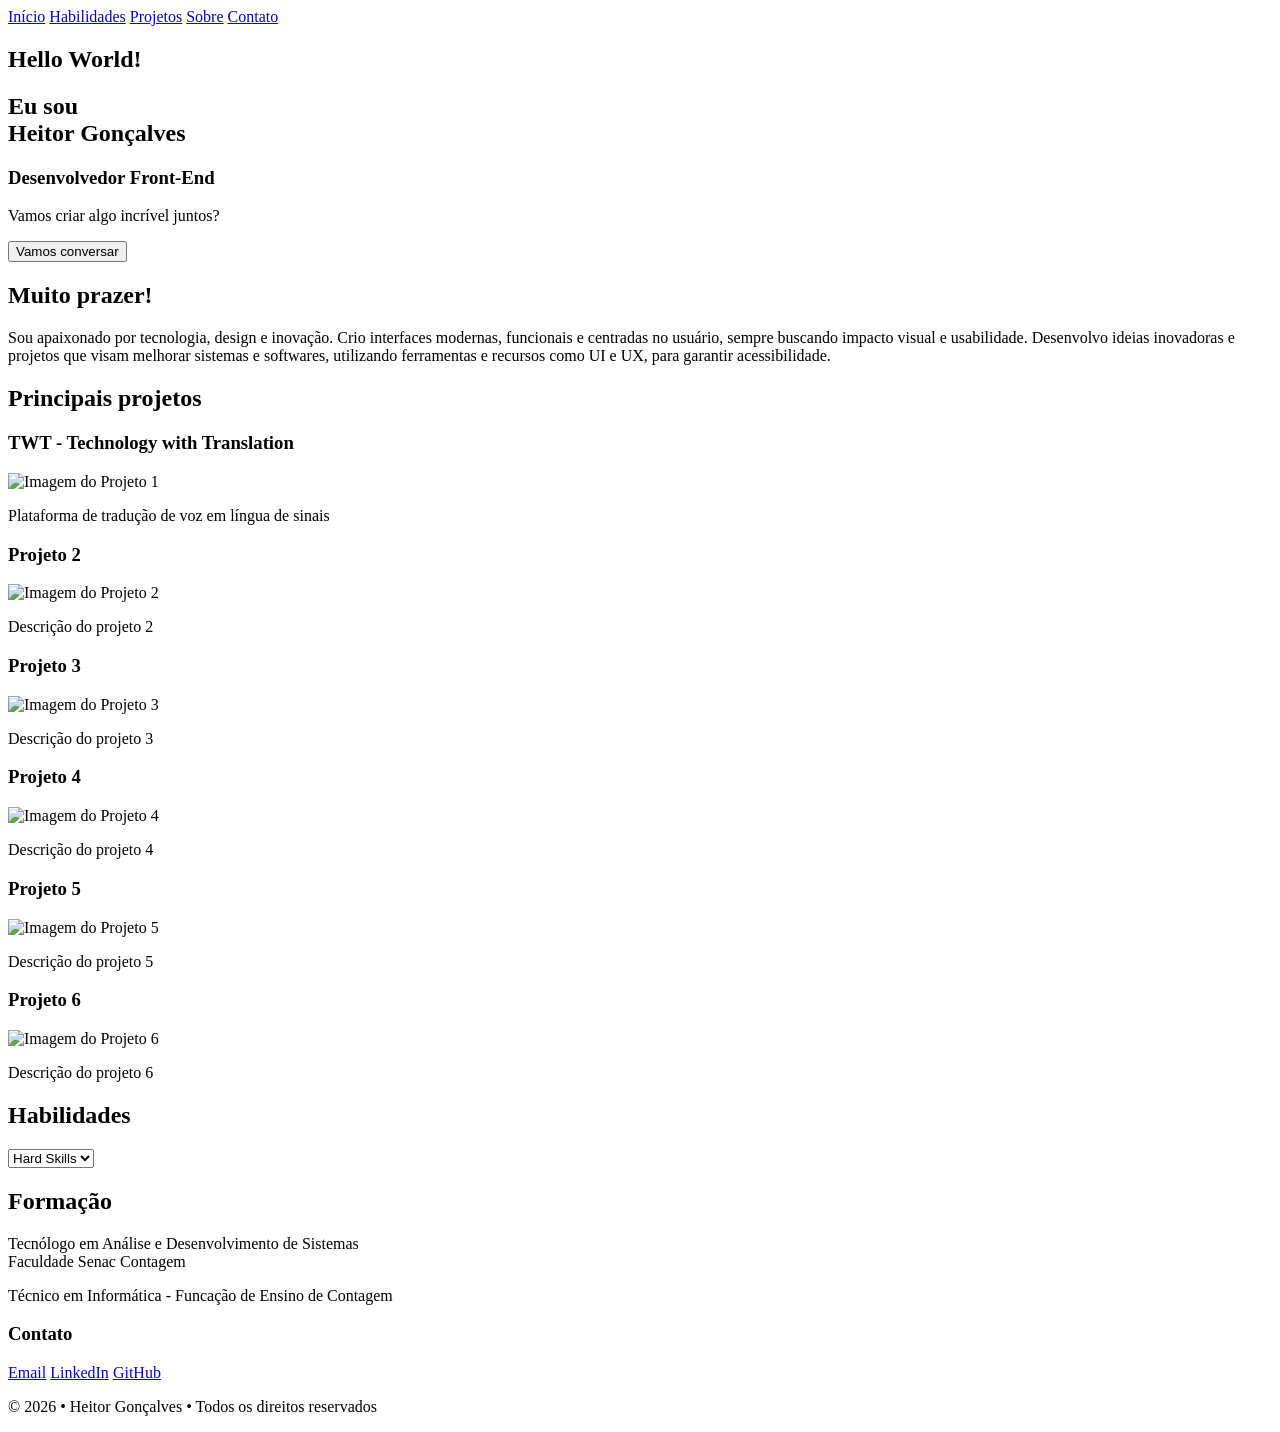
==== index.html @ 6cea4370 "estrutura inicial do portfólio em HTML, com sintaxe incompleta" ====
<!DOCTYPE html>
<html lang="pt-BR">

<head>
  <meta charset="UTF-8">
  <meta name="viewport" content="width=device-width, initial-scale=1.0">
  <title>Portifólio - Heitor Gonçalves</title>
  <link rel="stylesheet" href="index.css">
</head>

<body>
  <!-- CABEÇALHO -->
  <header class="header">
    <nav>
      <a href="#inicio">Início</a>
      <a href="#habilidades">Habilidades</a>
      <a href="#projetos">Projetos</a>
      <a href="#sobre">Sobre</a>
      <a href="#contato">Contato</a>
    </nav>
  </header>
  <div class="hero">
    <!-- APRESENTAÇÃO -->
    <h2>Hello World!</h2>
    <h2>Eu sou<br>Heitor Gonçalves</h2>

    <!-- PROFISSÃO -->
    <h3>Desenvolvedor Front-End</h3>

    <p>Vamos criar algo incrível juntos?</p>
    <button class="btn-hero">Vamos conversar</button>
  </div>

  <!-- SOBRE -->
  <h2>Muito prazer!</h2>
  <p>Sou apaixonado por tecnologia, design e inovação. Crio interfaces modernas,
    funcionais e centradas no usuário, sempre buscando impacto visual e usabilidade.
    Desenvolvo ideias inovadoras e projetos que visam melhorar sistemas e softwares, utilizando
    ferramentas e recursos como UI e UX, para garantir acessibilidade.
  </p>

  <!-- PROJETOS -->
  <h2>Principais projetos</h2>
  <div class="projetos">
    <div class="projeto">
      <h3>TWT - Technology with Translation</h3>
      <img src="./assets/img/" alt="Imagem do Projeto 1">
      <p>Plataforma de tradução de voz em língua de sinais</p>
    </div>
    <div class="projeto">
      <h3>Projeto 2</h3>
      <img src="./assets/img/" alt="Imagem do Projeto 2">
      <p>Descrição do projeto 2</p>
    </div>
    <div class="projeto">
      <h3>Projeto 3</h3>
      <img src="./assets/img/" alt="Imagem do Projeto 3">
      <p>Descrição do projeto 3</p>
    </div>
    <div class="projeto">
      <h3>Projeto 4</h3>
      <img src="./assets/img/" alt="Imagem do Projeto 4">
      <p>Descrição do projeto 4</p>
    </div>
    <div class="projeto">
      <h3>Projeto 5</h3>
      <img src="./assets/img/" alt="Imagem do Projeto 5">
      <p>Descrição do projeto 5</p>
    </div>
    <div class="projeto">
      <h3>Projeto 6</h3>
      <img src="./assets/img/" alt="Imagem do Projeto 6">
      <p>Descrição do projeto 6</p>
    </div>
  </div>

  <!-- HABILIDADES -->
  <h2>Habilidades</h2>
  <select>
    <option>Hard Skills</option>
    <ul>
      <li>Design Gráfico</li>
      <li>HTML</li>
      <li>CSS</li>
      <li>JS</li>
      <li>Power BI</li>
    </ul>
    <option>Soft Skills</option>
    <ul>
      <li>Criatividade</li>
      <li>Organização</li>
      <li>Proatividade</li>
      <li>Comunicação</li>
    </ul>
  </select>

  <!-- FORMAÇÃO -->
  <h2>Formação</h2>
  <p>Tecnólogo em Análise e Desenvolvimento de Sistemas<br>Faculdade Senac Contagem</p>
  <p>Técnico em Informática - Funcação de Ensino de Contagem </p>

  <!-- CONTATO -->
  <h3>Contato</h3>
  <a href="mailto:ag.heitor21@gmail.com">Email</a>
  <a href="https://www.linkedin.com/in/heitor-augusto-goncalves/" target="_blank">LinkedIn</a>
  <a href="https://github.com/Heitor21-dev" target="_blank">GitHub</a>

  <footer class="footer">
    <p>© 2026 • Heitor Gonçalves • Todos os direitos reservados</p>
  </footer>

</body>

</html>
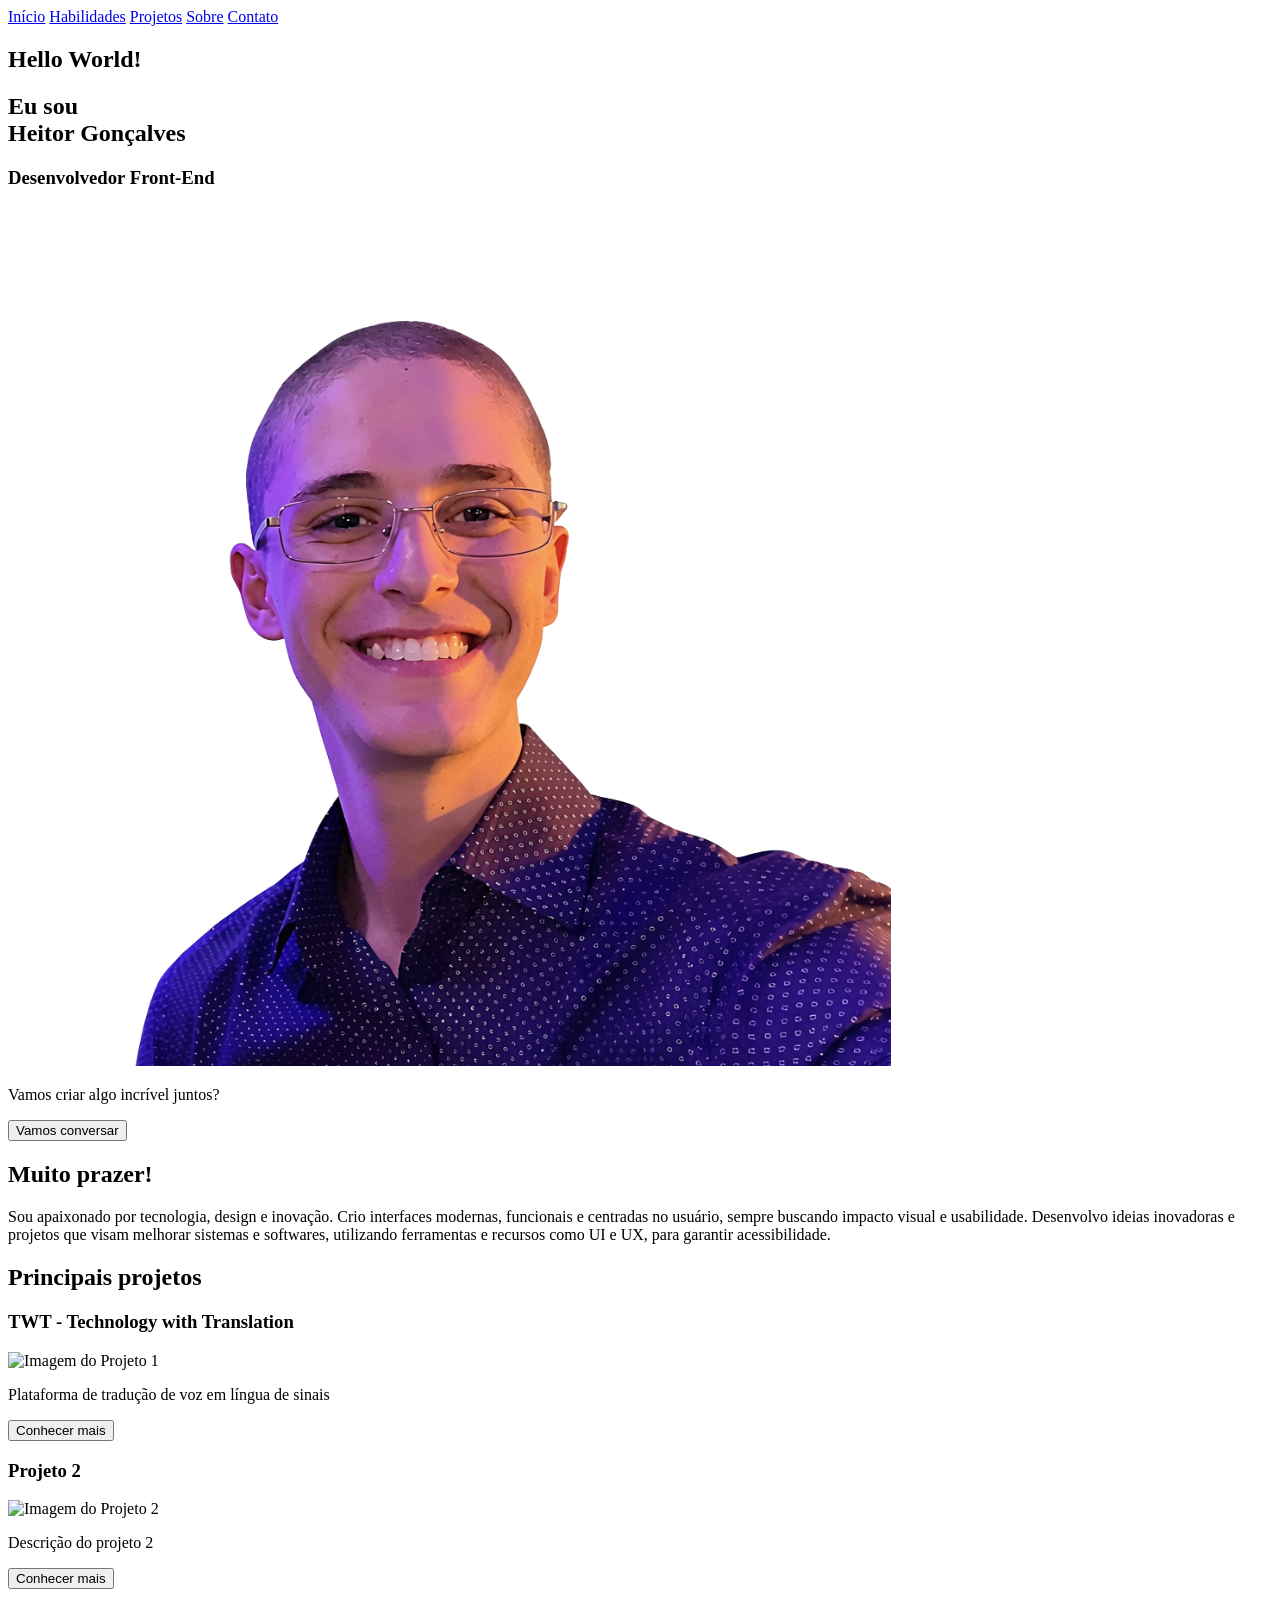
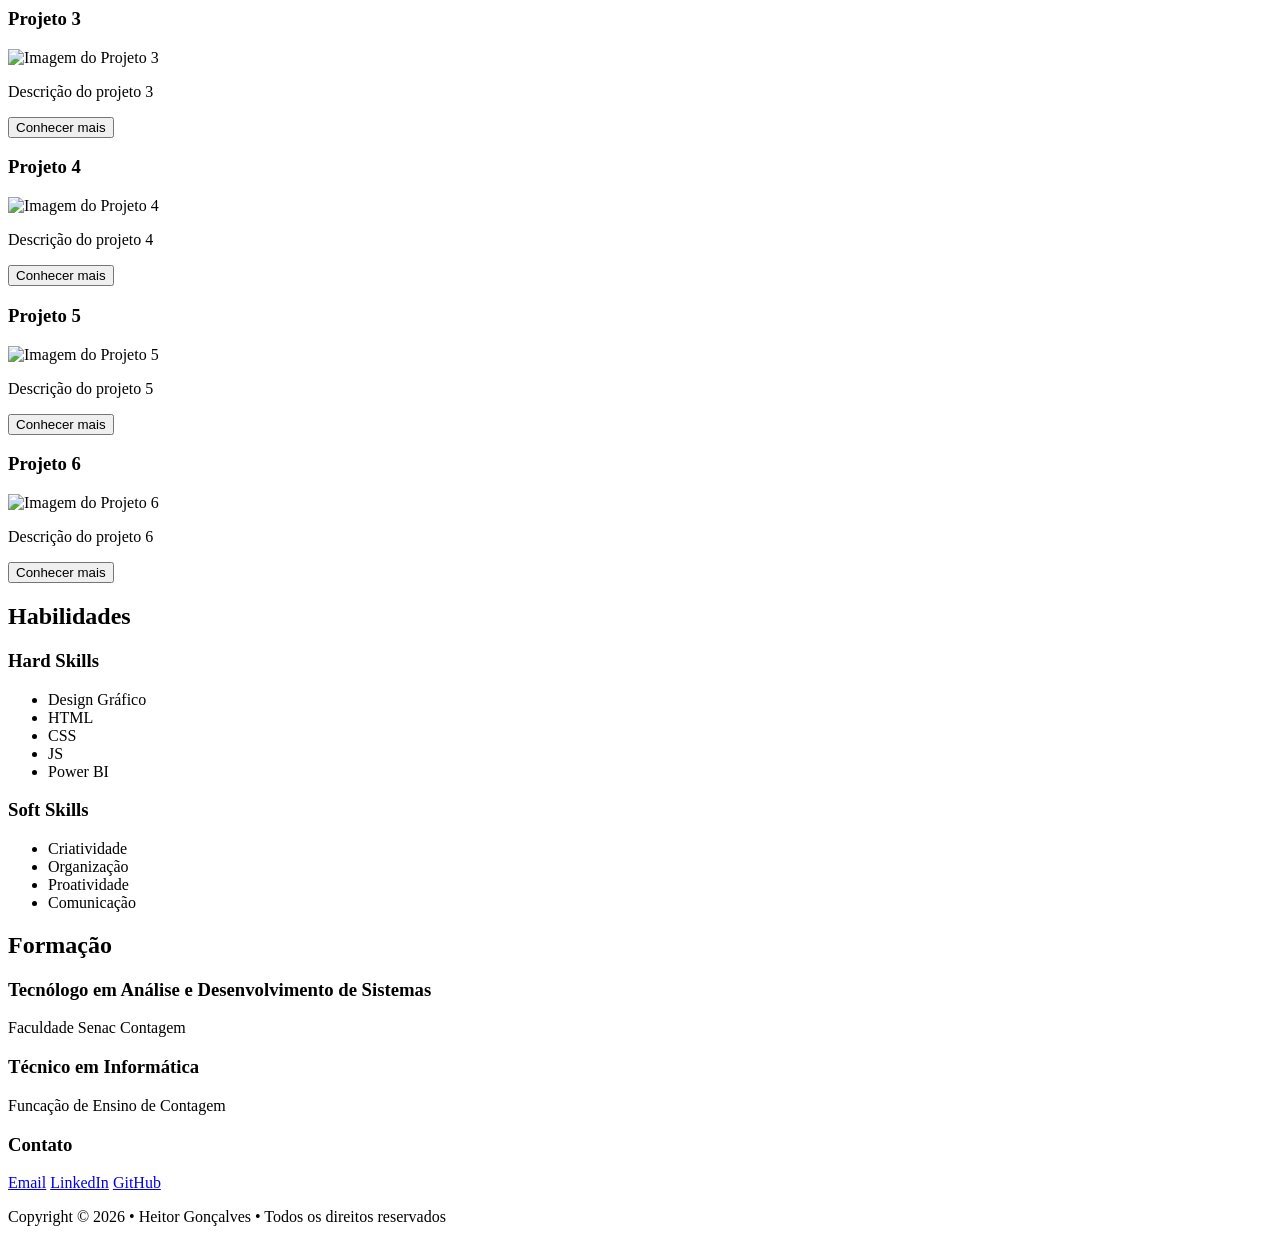
==== commit 3a6a6dcd: "aplicação de tag semântica e botoes com links" ====
--- a/index.html
+++ b/index.html
@@ -19,65 +19,90 @@
       <a href="#contato">Contato</a>
     </nav>
   </header>
-  <div class="hero">
+  <section class="inicio" id="inicio">
     <!-- APRESENTAÇÃO -->
     <h2>Hello World!</h2>
-    <h2>Eu sou<br>Heitor Gonçalves</h2>
+    <h1>Eu sou<br>Heitor Gonçalves</h1>
 
     <!-- PROFISSÃO -->
     <h3>Desenvolvedor Front-End</h3>
+    <img src="./assets/img/foto.png" alt="Foto do Heitor Gonçalves">
 
     <p>Vamos criar algo incrível juntos?</p>
-    <button class="btn-hero">Vamos conversar</button>
-  </div>
+    <a href="https://wa.me/5531991757882" target="_blank">
+      <button class="btn-inicio">Vamos conversar</button>
+    </a>
+  </section>
 
-  <!-- SOBRE -->
-  <h2>Muito prazer!</h2>
-  <p>Sou apaixonado por tecnologia, design e inovação. Crio interfaces modernas,
-    funcionais e centradas no usuário, sempre buscando impacto visual e usabilidade.
-    Desenvolvo ideias inovadoras e projetos que visam melhorar sistemas e softwares, utilizando
-    ferramentas e recursos como UI e UX, para garantir acessibilidade.
-  </p>
+  <section class="sobre" id="sobre">
+    <!-- SOBRE -->
+    <h2>Muito prazer!</h2>
+    <p>Sou apaixonado por tecnologia, design e inovação. Crio interfaces modernas,
+      funcionais e centradas no usuário, sempre buscando impacto visual e usabilidade.
+      Desenvolvo ideias inovadoras e projetos que visam melhorar sistemas e softwares, utilizando
+      ferramentas e recursos como UI e UX, para garantir acessibilidade.
+    </p>
+  </section>
 
-  <!-- PROJETOS -->
-  <h2>Principais projetos</h2>
-  <div class="projetos">
-    <div class="projeto">
-      <h3>TWT - Technology with Translation</h3>
-      <img src="./assets/img/" alt="Imagem do Projeto 1">
-      <p>Plataforma de tradução de voz em língua de sinais</p>
+  <section class="projetos" id="projetos">
+    <!-- PROJETOS -->
+    <h2>Principais projetos</h2>
+    <div class="projetos">
+      <div class="projeto">
+        <h3>TWT - Technology with Translation</h3>
+        <img src="./assets/img/" alt="Imagem do Projeto 1">
+        <p>Plataforma de tradução de voz em língua de sinais</p>
+        <a href="https://github.com/Heitor21-dev" target="_blank">
+          <button class="btn-inicio">Conhecer mais</button>
+        </a>
+      </div>
+      <div class="projeto">
+        <h3>Projeto 2</h3>
+        <img src="./assets/img/" alt="Imagem do Projeto 2">
+        <p>Descrição do projeto 2</p>
+        <a href="https://github.com/Heitor21-dev" target="_blank">
+          <button class="btn-inicio">Conhecer mais</button>
+        </a>
+      </div>
+      <div class="projeto">
+        <h3>Projeto 3</h3>
+        <img src="./assets/img/" alt="Imagem do Projeto 3">
+        <p>Descrição do projeto 3</p>
+        <a href="https://github.com/Heitor21-dev" target="_blank">
+          <button class="btn-inicio">Conhecer mais</button>
+        </a>
+      </div>
+      <div class="projeto">
+        <h3>Projeto 4</h3>
+        <img src="./assets/img/" alt="Imagem do Projeto 4">
+        <p>Descrição do projeto 4</p>
+        <a href="https://github.com/Heitor21-dev" target="_blank">
+          <button class="btn-inicio">Conhecer mais</button>
+        </a>
+      </div>
+      <div class="projeto">
+        <h3>Projeto 5</h3>
+        <img src="./assets/img/" alt="Imagem do Projeto 5">
+        <p>Descrição do projeto 5</p>
+        <a href="https://github.com/Heitor21-dev" target="_blank">
+          <button class="btn-inicio">Conhecer mais</button>
+        </a>
+      </div>
+      <div class="projeto">
+        <h3>Projeto 6</h3>
+        <img src="./assets/img/" alt="Imagem do Projeto 6">
+        <p>Descrição do projeto 6</p>
+        <a href="https://github.com/Heitor21-dev" target="_blank">
+          <button class="btn-inicio">Conhecer mais</button>
+        </a>
+      </div>
     </div>
-    <div class="projeto">
-      <h3>Projeto 2</h3>
-      <img src="./assets/img/" alt="Imagem do Projeto 2">
-      <p>Descrição do projeto 2</p>
-    </div>
-    <div class="projeto">
-      <h3>Projeto 3</h3>
-      <img src="./assets/img/" alt="Imagem do Projeto 3">
-      <p>Descrição do projeto 3</p>
-    </div>
-    <div class="projeto">
-      <h3>Projeto 4</h3>
-      <img src="./assets/img/" alt="Imagem do Projeto 4">
-      <p>Descrição do projeto 4</p>
-    </div>
-    <div class="projeto">
-      <h3>Projeto 5</h3>
-      <img src="./assets/img/" alt="Imagem do Projeto 5">
-      <p>Descrição do projeto 5</p>
-    </div>
-    <div class="projeto">
-      <h3>Projeto 6</h3>
-      <img src="./assets/img/" alt="Imagem do Projeto 6">
-      <p>Descrição do projeto 6</p>
-    </div>
-  </div>
+  </section>
 
-  <!-- HABILIDADES -->
-  <h2>Habilidades</h2>
-  <select>
-    <option>Hard Skills</option>
+  <section class="habilidades" id="habilidades">
+    <!-- HABILIDADES -->
+    <h2>Habilidades</h2>
+    <h3>Hard Skills</h3>
     <ul>
       <li>Design Gráfico</li>
       <li>HTML</li>
@@ -85,28 +110,34 @@
       <li>JS</li>
       <li>Power BI</li>
     </ul>
-    <option>Soft Skills</option>
+    <h3>Soft Skills</h3>
     <ul>
       <li>Criatividade</li>
       <li>Organização</li>
       <li>Proatividade</li>
       <li>Comunicação</li>
     </ul>
-  </select>
+  </section>
 
-  <!-- FORMAÇÃO -->
-  <h2>Formação</h2>
-  <p>Tecnólogo em Análise e Desenvolvimento de Sistemas<br>Faculdade Senac Contagem</p>
-  <p>Técnico em Informática - Funcação de Ensino de Contagem </p>
+  <section class="formacao" id="formacao">
+    <!-- FORMAÇÃO -->
+    <h2>Formação</h2>
+    <h3>Tecnólogo em Análise e Desenvolvimento de Sistemas</h3>
+    <p>Faculdade Senac Contagem</p>
+    <h3>Técnico em Informática</h3>
+    <p>Funcação de Ensino de Contagem</p>
+  </section>
 
-  <!-- CONTATO -->
-  <h3>Contato</h3>
-  <a href="mailto:ag.heitor21@gmail.com">Email</a>
-  <a href="https://www.linkedin.com/in/heitor-augusto-goncalves/" target="_blank">LinkedIn</a>
-  <a href="https://github.com/Heitor21-dev" target="_blank">GitHub</a>
+  <section class="contato" id="contato">
+    <!-- CONTATO -->
+    <h3>Contato</h3>
+    <a href="mailto:ag.heitor21@gmail.com">Email</a>
+    <a href="https://www.linkedin.com/in/heitor-augusto-goncalves/" target="_blank">LinkedIn</a>
+    <a href="https://github.com/Heitor21-dev" target="_blank">GitHub</a>
+  </section>
 
   <footer class="footer">
-    <p>© 2026 • Heitor Gonçalves • Todos os direitos reservados</p>
+    <p>Copyright © 2026 • Heitor Gonçalves • Todos os direitos reservados</p>
   </footer>
 
 </body>
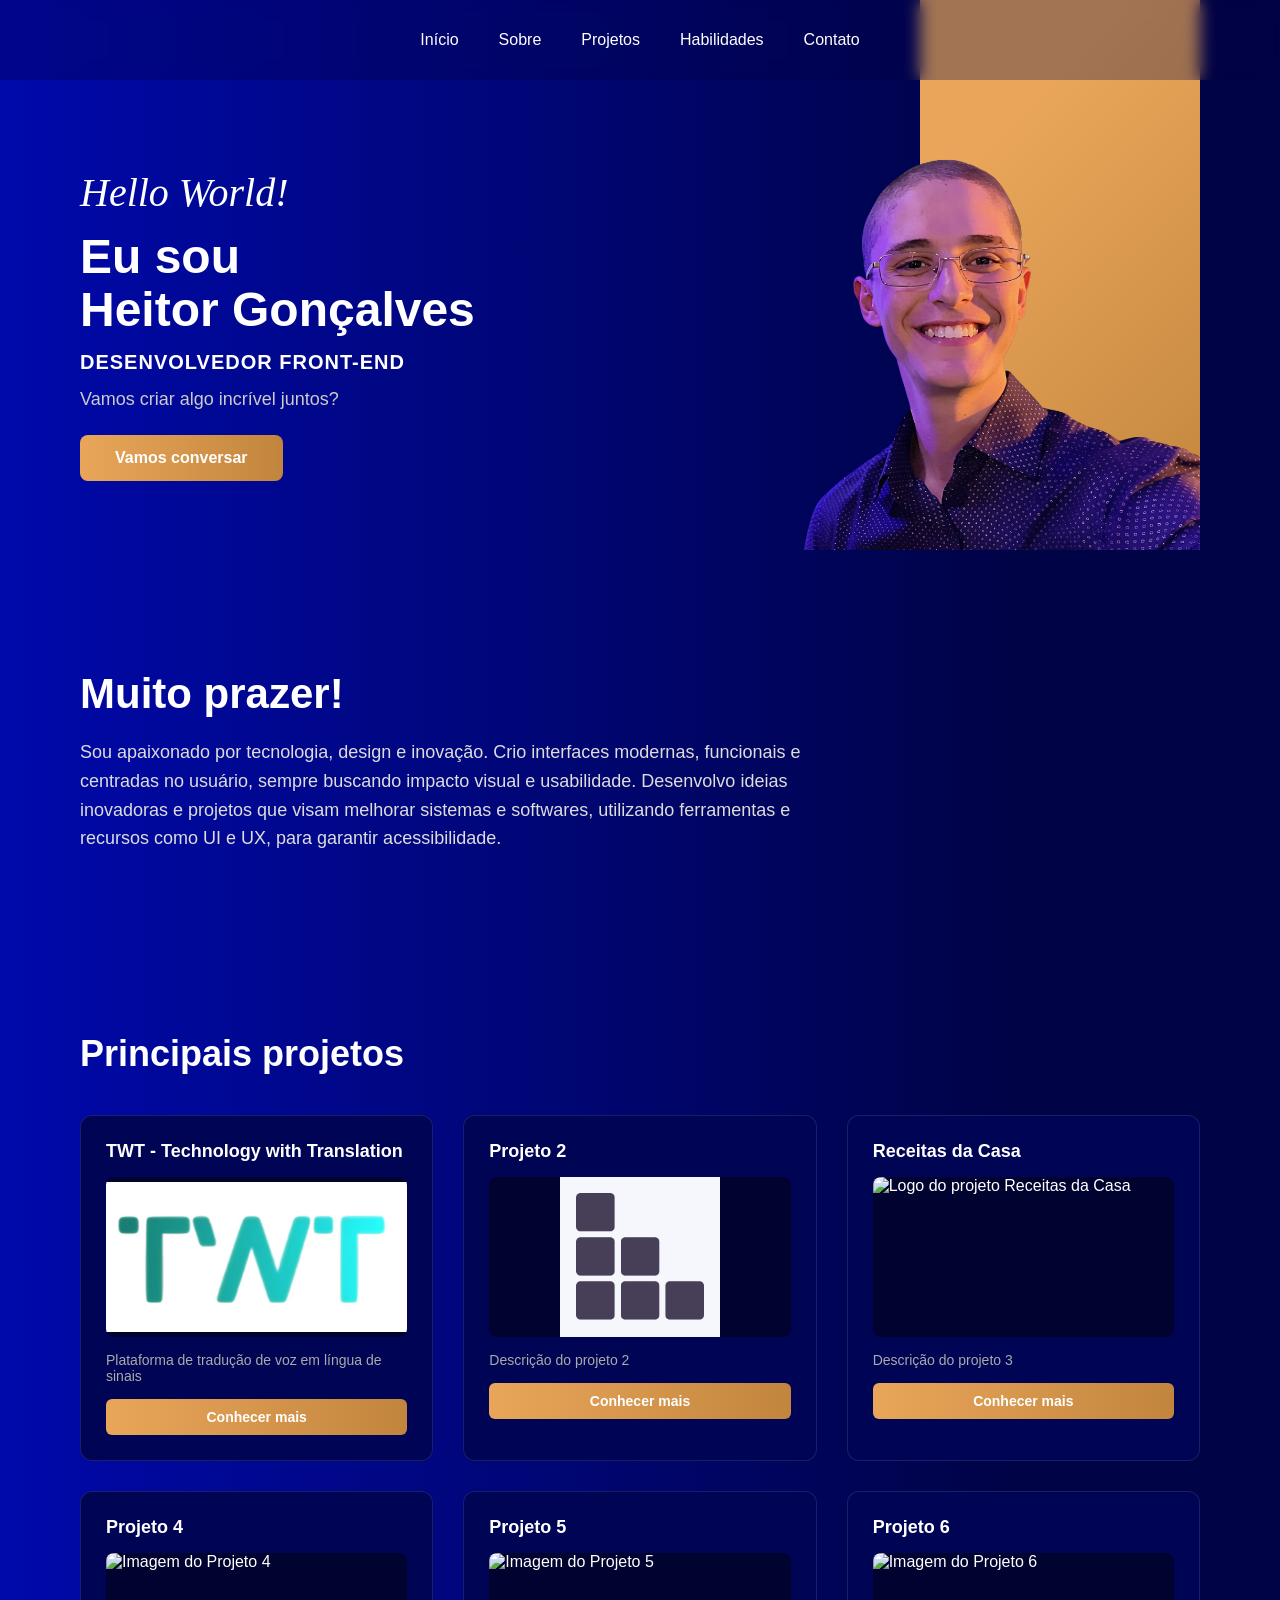
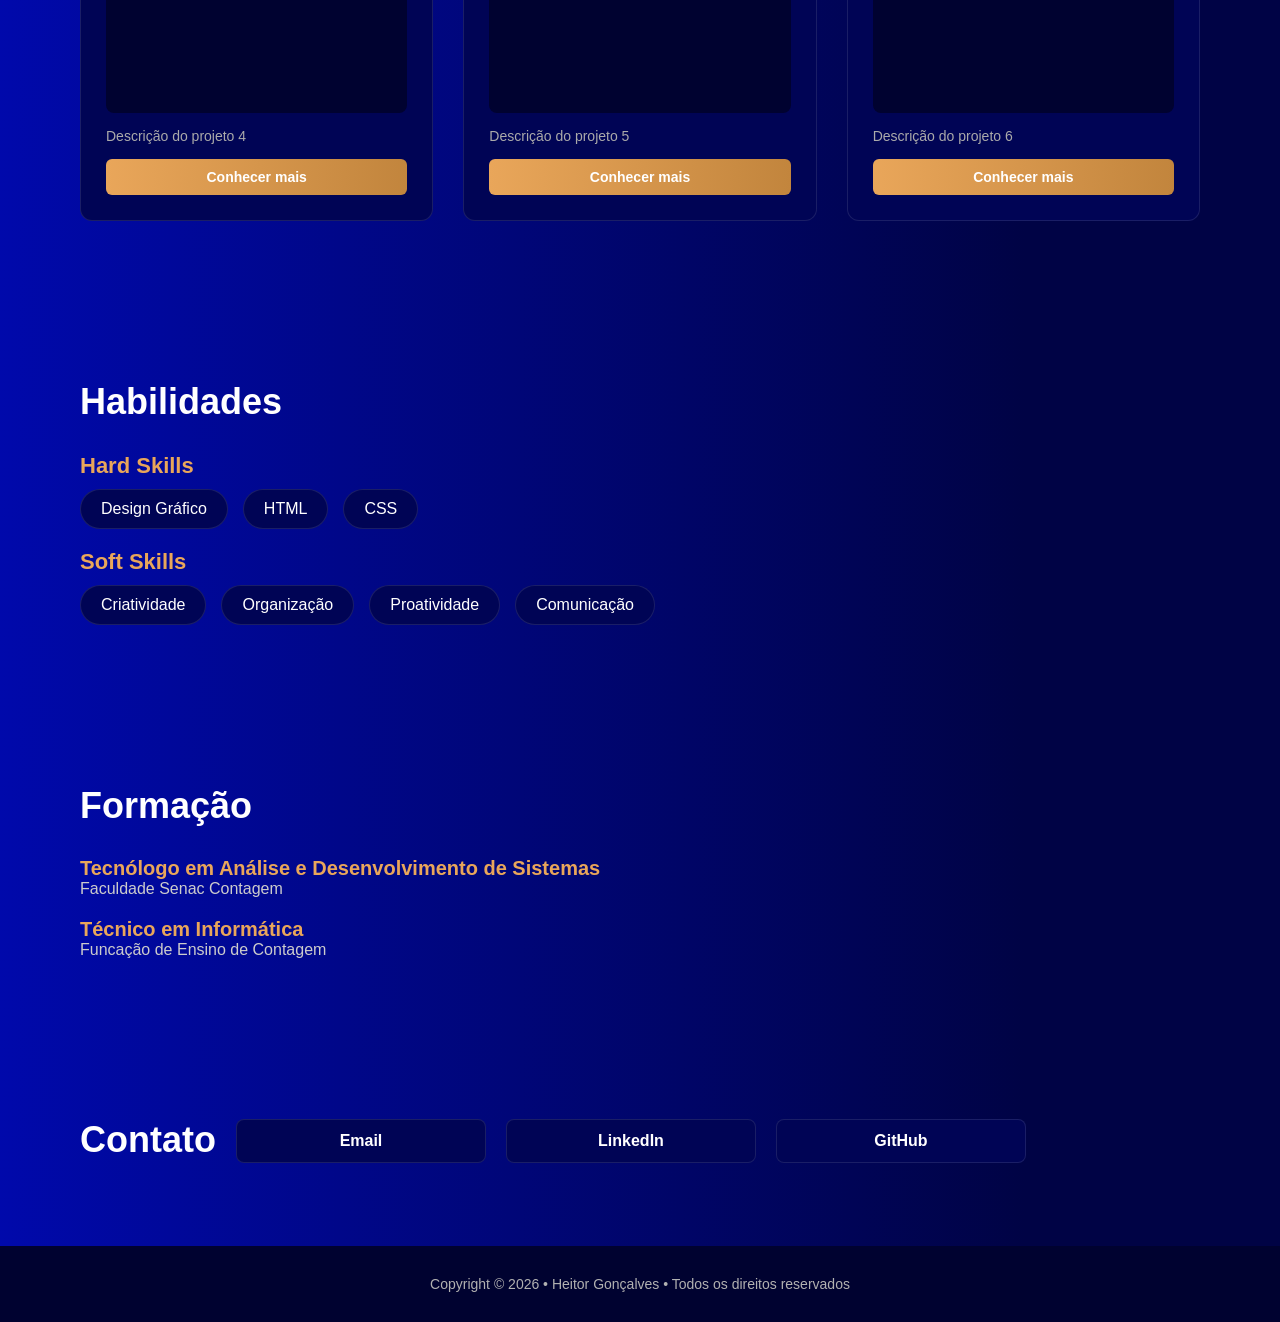
==== commit 57bdb1df: "css inicial (com IA implementada em 60% do código)" ====
--- a/index.html
+++ b/index.html
@@ -5,33 +5,40 @@
   <meta charset="UTF-8">
   <meta name="viewport" content="width=device-width, initial-scale=1.0">
   <title>Portifólio - Heitor Gonçalves</title>
-  <link rel="stylesheet" href="index.css">
+  <link rel="stylesheet" href="./assets/css/style.css">
 </head>
 
 <body>
   <!-- CABEÇALHO -->
-  <header class="header">
+  <header class="cabecalho">
     <nav>
       <a href="#inicio">Início</a>
+      <a href="#sobre">Sobre</a>
+      <a href="#projetos">Projetos</a>
       <a href="#habilidades">Habilidades</a>
-      <a href="#projetos">Projetos</a>
-      <a href="#sobre">Sobre</a>
       <a href="#contato">Contato</a>
     </nav>
   </header>
+
   <section class="inicio" id="inicio">
     <!-- APRESENTAÇÃO -->
-    <h2>Hello World!</h2>
-    <h1>Eu sou<br>Heitor Gonçalves</h1>
+    <div class="apresentacao">
+      <h2>Hello World!</h2>
+      <h1>Eu sou<br>Heitor Gonçalves</br></h1>
 
-    <!-- PROFISSÃO -->
-    <h3>Desenvolvedor Front-End</h3>
-    <img src="./assets/img/foto.png" alt="Foto do Heitor Gonçalves">
+      <!-- PROFISSÃO -->
+      <h3>Desenvolvedor Front-End</h3>
 
-    <p>Vamos criar algo incrível juntos?</p>
-    <a href="https://wa.me/5531991757882" target="_blank">
-      <button class="btn-inicio">Vamos conversar</button>
-    </a>
+      <p>Vamos criar algo incrível juntos?</p>
+      <a href="https://wa.me/5531991757882" target="_blank">
+        <button class="btn-inicio">Vamos conversar</button>
+      </a>
+    </div>
+    <div class="avatar">
+      <img src="./assets/img/foto.png" alt="Foto do Heitor Gonçalves">
+      <div class="retangulo-fundo"> </div>
+    </div>
+
   </section>
 
   <section class="sobre" id="sobre">
@@ -50,26 +57,26 @@
     <div class="projetos">
       <div class="projeto">
         <h3>TWT - Technology with Translation</h3>
-        <img src="./assets/img/" alt="Imagem do Projeto 1">
+        <img src="./assets/img/TWT.jpg" alt="Logo do projeto TWT">
         <p>Plataforma de tradução de voz em língua de sinais</p>
         <a href="https://github.com/Heitor21-dev" target="_blank">
-          <button class="btn-inicio">Conhecer mais</button>
+          <button class="btn-card">Conhecer mais</button>
         </a>
       </div>
       <div class="projeto">
         <h3>Projeto 2</h3>
-        <img src="./assets/img/" alt="Imagem do Projeto 2">
+        <img src="./assets/img/ATOMIC VIEW.png" alt="Logo do projeto Atomic View">
         <p>Descrição do projeto 2</p>
         <a href="https://github.com/Heitor21-dev" target="_blank">
-          <button class="btn-inicio">Conhecer mais</button>
+          <button class="btn-card">Conhecer mais</button>
         </a>
       </div>
       <div class="projeto">
-        <h3>Projeto 3</h3>
-        <img src="./assets/img/" alt="Imagem do Projeto 3">
+        <h3>Receitas da Casa</h3>
+        <img src="./assets/img/" alt="Logo do projeto Receitas da Casa">
         <p>Descrição do projeto 3</p>
         <a href="https://github.com/Heitor21-dev" target="_blank">
-          <button class="btn-inicio">Conhecer mais</button>
+          <button class="btn-card">Conhecer mais</button>
         </a>
       </div>
       <div class="projeto">
@@ -77,7 +84,7 @@
         <img src="./assets/img/" alt="Imagem do Projeto 4">
         <p>Descrição do projeto 4</p>
         <a href="https://github.com/Heitor21-dev" target="_blank">
-          <button class="btn-inicio">Conhecer mais</button>
+          <button class="btn-card">Conhecer mais</button>
         </a>
       </div>
       <div class="projeto">
@@ -85,7 +92,7 @@
         <img src="./assets/img/" alt="Imagem do Projeto 5">
         <p>Descrição do projeto 5</p>
         <a href="https://github.com/Heitor21-dev" target="_blank">
-          <button class="btn-inicio">Conhecer mais</button>
+          <button class="btn-card">Conhecer mais</button>
         </a>
       </div>
       <div class="projeto">
@@ -93,7 +100,7 @@
         <img src="./assets/img/" alt="Imagem do Projeto 6">
         <p>Descrição do projeto 6</p>
         <a href="https://github.com/Heitor21-dev" target="_blank">
-          <button class="btn-inicio">Conhecer mais</button>
+          <button class="btn-card">Conhecer mais</button>
         </a>
       </div>
     </div>
@@ -107,8 +114,6 @@
       <li>Design Gráfico</li>
       <li>HTML</li>
       <li>CSS</li>
-      <li>JS</li>
-      <li>Power BI</li>
     </ul>
     <h3>Soft Skills</h3>
     <ul>
--- a/assets/css/style.css
+++ b/assets/css/style.css
@@ -0,0 +1,398 @@
+/* * {
+    margin: 0;
+    padding: 0;
+    font-family: 'Arial', sans-serif;
+    box-sizing: border-box;
+}
+
+body {
+    background: linear-gradient(to left, #000345 20%, #0009AB);
+    color: #ffffff;
+}
+
+/* CABEÇALHO */
+/* .cabecalho {
+    display: flex;
+    justify-content: space-between;
+    align-items: center;
+    height: 80px;
+    width: 100%;
+    gap: 20px;
+    background: rgba(0, 9, 171, 0.210);
+    backdrop-filter: blur(8px);
+    position: fixed;
+}
+
+.cabecalho nav {
+    display: flex;
+    justify-content: center;
+    align-items: center;
+    gap: 30px;
+    flex: 1;
+}
+
+a {
+    text-decoration: none;
+    color: #ffffff;
+} */
+
+/* APRESENTAÇÃO */
+/* .inicio {
+    display: flex;
+    justify-content: space-between;
+    align-items: center;
+    padding-top: 40px;
+    height: 80vh;
+    width: 100%;
+}
+
+.apresentacao {
+    display: flex;
+    flex-direction: column;
+    justify-content: center;
+    align-items: flex-start;
+    padding-left: 50px;
+    gap: 20px;
+}
+
+.apresentacao br {
+    font-size: 20px;
+    color: #E9A65A;
+}
+
+.avatar img {
+    max-width: 200px;
+    height: auto;
+    padding-right: 30px;
+} */
+/* 
+.btn-inicio {
+    background: linear-gradient(to left, #E9A65A, #835D33);
+    border: none;
+    color: #ffffff;
+    padding: 8px 80px;
+    cursor: pointer;
+    border-radius: 10px;
+} */ 
+
+
+* {
+    margin: 0;
+    padding: 0;
+    font-family: 'Arial', sans-serif;
+    box-sizing: border-box;
+}
+
+body {
+    background: linear-gradient(to left, #000345 20%, #0009AB);
+    color: #ffffff;
+}
+
+/* CABEÇALHO FIXO */
+.cabecalho {
+    display: flex;
+    justify-content: center;
+    align-items: center;
+    height: 80px;
+    width: 100%;
+    background: rgba(0, 3, 69, 0.3);
+    backdrop-filter: blur(8px);
+    position: fixed;
+    top: 0;
+    left: 0;
+    z-index: 1000;
+}
+
+.cabecalho nav {
+    display: flex;
+    gap: 40px;
+}
+
+.cabecalho nav a {
+    text-decoration: none;
+    color: #ffffff;
+    font-size: 16px;
+    transition: color 0.3s;
+}
+
+/* SEÇÃO INÍCIO (HERO) */
+.inicio {
+    display: flex;
+    justify-content: space-between;
+    align-items: center;
+    padding: 100px 80px 20px;
+    position: relative;
+}
+
+.apresentacao {
+    display: flex;
+    flex-direction: column;
+    gap: 15px;
+    max-width: 600px;
+}
+
+.apresentacao h2 {
+    font-size: 40px;
+    font-style: italic;
+    font-family: 'sans-serif';
+    font-weight: normal;
+    color: #ffffff;
+}
+
+.apresentacao h1 {
+    font-size: 48px;
+    font-weight: bold;
+    line-height: 1.1;
+}
+
+.apresentacao h1 br {
+    display: block;
+    margin-bottom: 5px;
+}
+
+.apresentacao h1 br::after {
+    content: "Heitor Gonçalves";
+    color: #0088ff;
+}
+
+.apresentacao h3 {
+    font-size: 20px;
+    color: #ffffff;
+    font-weight: 600;
+    letter-spacing: 1px;
+    text-transform: uppercase;
+}
+
+.apresentacao p {
+    font-size: 18px;
+    color: #cccccc;
+    margin-bottom: 10px;
+}
+
+.btn-inicio {
+    background: linear-gradient(to right, #E9A65A, #C2853D);
+    border: none;
+    color: #ffffff;
+    padding: 14px 35px;
+    font-size: 16px;
+    font-weight: bold;
+    cursor: pointer;
+    border-radius: 8px;
+    transition: opacity 0.3s;
+}
+
+.btn-inicio:hover {
+    opacity: 0.9;
+}
+
+.avatar {
+    position: relative;
+    display: flex;
+    justify-content: center;
+    align-items: flex-end;
+    height: 450px;
+}
+
+.avatar img {
+    position: relative;
+    max-height: 100%;
+    z-index: 2;
+}
+
+.retangulo-fundo {
+    position: absolute;
+    right: 0;
+    bottom: 0;
+    width: 280px;
+    height: 600px;
+    background: linear-gradient(135deg, #E9A65A 30%, #C2853D);
+    z-index: 1;
+    border-top-left-radius: 4px;
+    border-top-right-radius: 4px;
+}
+
+/* SEÇÃO SOBRE */
+.sobre {
+    padding: 100px 80px;
+    display: flex;
+    flex-direction: column;
+    gap: 20px;
+    max-width: 900px;
+}
+
+.sobre h2 {
+    font-size: 42px;
+}
+
+.sobre h2 span {
+    color: #E9A65A;
+}
+
+.sobre p {
+    font-size: 18px;
+    line-height: 1.6;
+    color: #dddddd;
+}
+
+/* SEÇÃO PROJETOS */
+.projetos {
+    padding: 80px;
+}
+
+.projetos > h2 {
+    font-size: 36px;
+    margin-bottom: 40px;
+}
+
+.projetos div.projetos {
+    display: grid;
+    grid-template-columns: repeat(3, 1fr);
+    gap: 30px;
+    padding: 0;
+}
+
+.projeto {
+    background-color: #000455;
+    border: 1px solid rgba(255, 255, 255, 0.1);
+    border-radius: 12px;
+    padding: 25px;
+    display: flex;
+    flex-direction: column;
+    gap: 15px;
+    transition: transform 0.3s;
+}
+
+.projeto:hover {
+    transform: translateY(-5px);
+}
+
+.projeto h3 {
+    font-size: 18px;
+    color: #ffffff;
+}
+
+/* Ajustes feitos aqui para a imagem */
+.projeto img {
+    width: 100%;
+    height: 160px; /* Mantém a altura fixa da área da imagem na caixa */
+    object-fit: contain; /* Mostra a imagem inteira sem cortar, preservando proporções */
+    object-position: center; /* Centraliza a imagem na caixa */
+    border-radius: 8px;
+    background-color: #000230; /* Fundo caso a imagem seja menor que o espaço */
+}
+
+.projeto p {
+    font-size: 14px;
+    color: #aaaaaa;
+}
+
+.btn-card {
+    background: linear-gradient(to right, #E9A65A, #C2853D);
+    border: none;
+    color: #ffffff;
+    padding: 10px 20px;
+    font-size: 14px;
+    font-weight: bold;
+    cursor: pointer;
+    border-radius: 6px;
+    width: 100%;
+}
+
+/* SEÇÃO HABILIDADES */
+.habilidades {
+    padding: 80px;
+}
+
+.habilidades h2 {
+    font-size: 36px;
+    margin-bottom: 30px;
+}
+
+.habilidades h3 {
+    font-size: 22px;
+    margin: 20px 0 10px 0;
+    color: #E9A65A;
+}
+
+.habilidades ul {
+    list-style: none;
+    display: flex;
+    flex-wrap: wrap;
+    gap: 15px;
+}
+
+.habilidades li {
+    background-color: #000455;
+    border: 1px solid rgba(255, 255, 255, 0.1);
+    padding: 10px 20px;
+    border-radius: 20px;
+    font-size: 16px;
+}
+
+/* SEÇÃO FORMAÇÃO */
+.formacao {
+    padding: 80px;
+}
+
+.formacao h2 {
+    font-size: 36px;
+    margin-bottom: 30px;
+}
+
+.formacao h3 {
+    font-size: 20px;
+    color: #E9A65A;
+    margin-top: 20px;
+}
+
+.formacao p {
+    font-size: 16px;
+    color: #cccccc;
+}
+
+/* SEÇÃO CONTATO */
+.contato {
+    padding: 80px;
+    display: flex;
+    align-items: flex-start;
+    gap: 20px;
+}
+
+.contato h3 {
+    font-size: 36px;
+    color: #ffffff;
+    margin-bottom: 5px;
+}
+
+/* Agrupa e estiliza os links de contato em formato de botões ou pílulas modernas */
+.contato a {
+    display: inline-flex;
+    align-items: center;
+    justify-content: center;
+    background-color: #000455;
+    border: 1px solid rgba(255, 255, 255, 0.1);
+    color: #ffffff;
+    padding: 12px 30px;
+    border-radius: 8px;
+    font-size: 16px;
+    font-weight: bold;
+    text-decoration: none;
+    transition: all 0.3s ease;
+    width: 250px; /* Garante que todos tenham a mesma largura */
+}
+
+/* Efeito ao passar o mouse */
+.contato a:hover {
+    background: linear-gradient(to right, #E9A65A, #C2853D);
+    border-color: transparent;
+    transform: translateY(-3px);
+}
+
+/* RODAPÉ */
+.footer {
+    text-align: center;
+    padding: 30px;
+    background-color: #000230;
+    color: #b1b1b1;
+    font-size: 14px;
+}
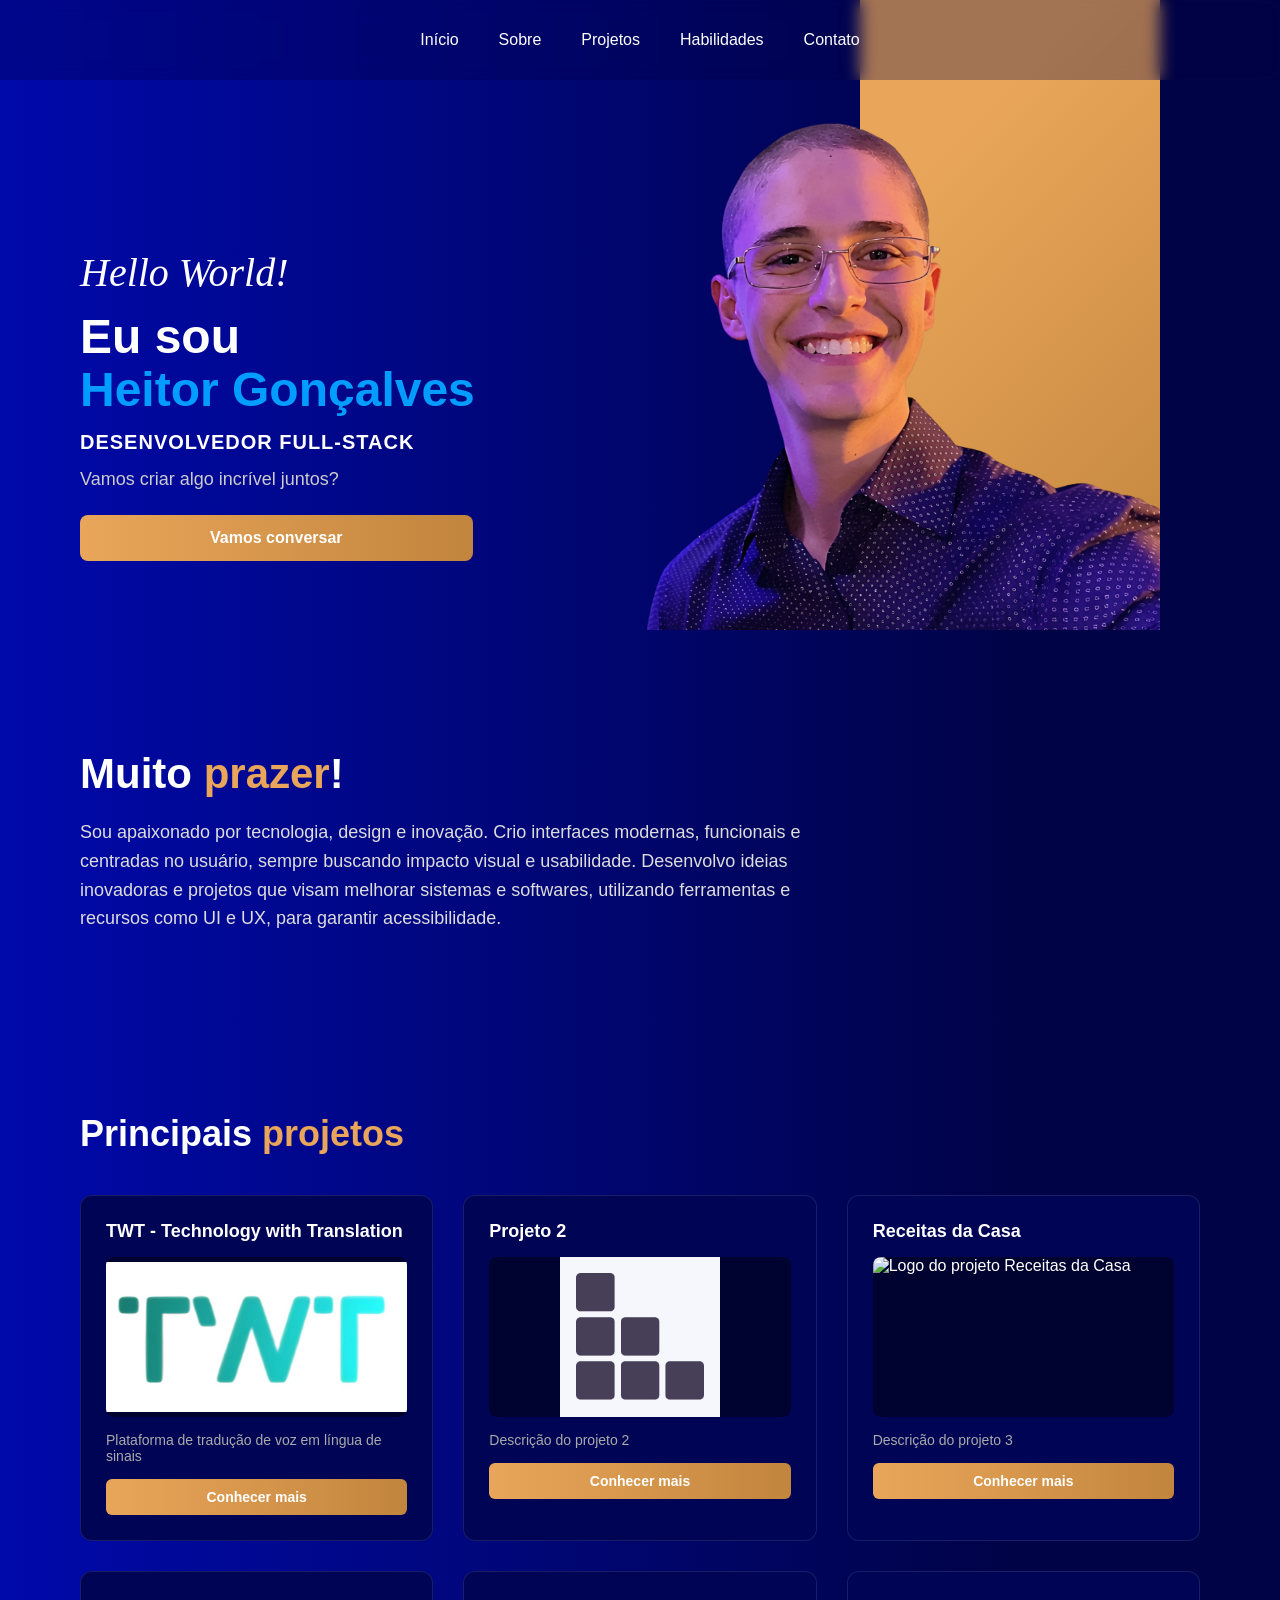
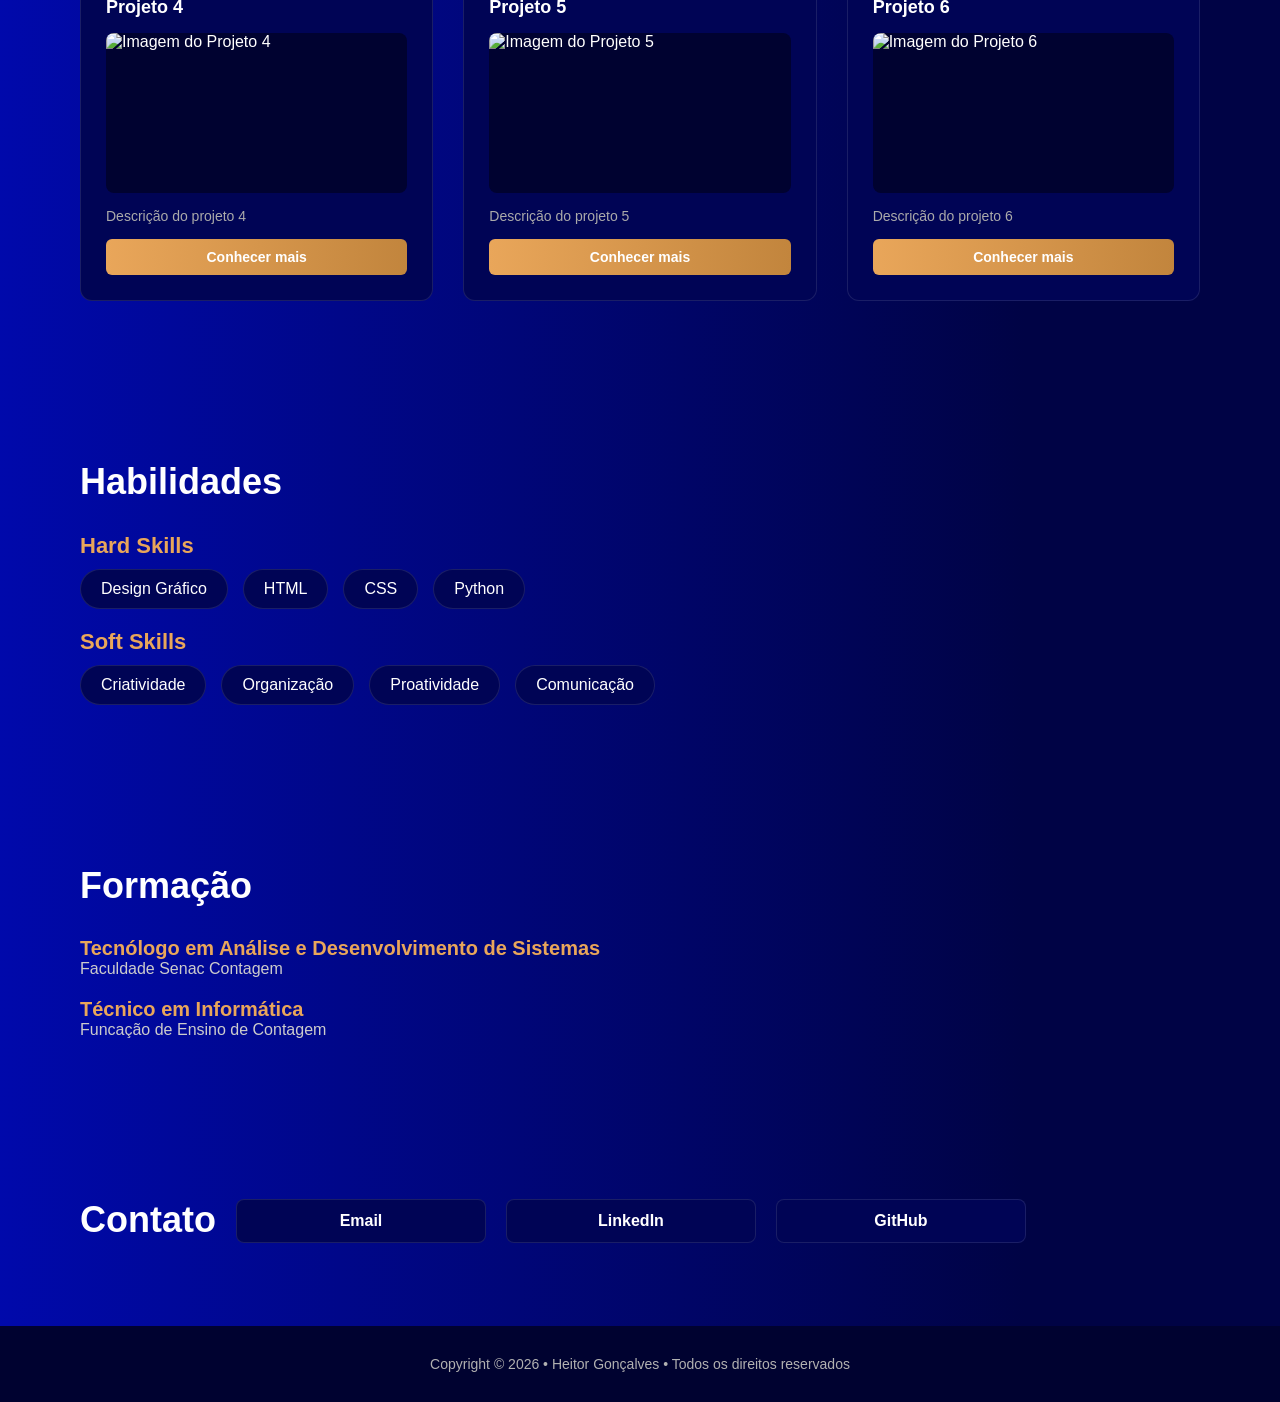
==== commit c0be8b5c: "aprimoramento do CSS e algumas correções de formatações" ====
--- a/index.html
+++ b/index.html
@@ -24,10 +24,10 @@
     <!-- APRESENTAÇÃO -->
     <div class="apresentacao">
       <h2>Hello World!</h2>
-      <h1>Eu sou<br>Heitor Gonçalves</br></h1>
+      <h1>Eu sou<br><span>Heitor Gonçalves</span></br></h1>
 
       <!-- PROFISSÃO -->
-      <h3>Desenvolvedor Front-End</h3>
+      <h3>Desenvolvedor Full-Stack</h3>
 
       <p>Vamos criar algo incrível juntos?</p>
       <a href="https://wa.me/5531991757882" target="_blank">
@@ -43,7 +43,7 @@
 
   <section class="sobre" id="sobre">
     <!-- SOBRE -->
-    <h2>Muito prazer!</h2>
+    <h2>Muito <span>prazer</span>!</h2>
     <p>Sou apaixonado por tecnologia, design e inovação. Crio interfaces modernas,
       funcionais e centradas no usuário, sempre buscando impacto visual e usabilidade.
       Desenvolvo ideias inovadoras e projetos que visam melhorar sistemas e softwares, utilizando
@@ -53,7 +53,7 @@
 
   <section class="projetos" id="projetos">
     <!-- PROJETOS -->
-    <h2>Principais projetos</h2>
+    <h2>Principais <span>projetos</span></h2>
     <div class="projetos">
       <div class="projeto">
         <h3>TWT - Technology with Translation</h3>
@@ -114,6 +114,7 @@
       <li>Design Gráfico</li>
       <li>HTML</li>
       <li>CSS</li>
+      <li>Python</li>
     </ul>
     <h3>Soft Skills</h3>
     <ul>
--- a/assets/css/style.css
+++ b/assets/css/style.css
@@ -73,7 +73,7 @@
     padding: 8px 80px;
     cursor: pointer;
     border-radius: 10px;
-} */ 
+} */
 
 
 * {
@@ -120,8 +120,9 @@
     display: flex;
     justify-content: space-between;
     align-items: center;
-    padding: 100px 80px 20px;
+    padding: 100px 120px 20px 80px;
     position: relative;
+    margin-top: 80px;
 }
 
 .apresentacao {
@@ -150,11 +151,6 @@
     margin-bottom: 5px;
 }
 
-.apresentacao h1 br::after {
-    content: "Heitor Gonçalves";
-    color: #0088ff;
-}
-
 .apresentacao h3 {
     font-size: 20px;
     color: #ffffff;
@@ -169,11 +165,15 @@
     margin-bottom: 10px;
 }
 
+.apresentacao span {
+    color: #009DFF;
+}
+
 .btn-inicio {
     background: linear-gradient(to right, #E9A65A, #C2853D);
     border: none;
     color: #ffffff;
-    padding: 14px 35px;
+    padding: 14px 130px;
     font-size: 16px;
     font-weight: bold;
     cursor: pointer;
@@ -195,7 +195,7 @@
 
 .avatar img {
     position: relative;
-    max-height: 100%;
+    width: 600px;
     z-index: 2;
 }
 
@@ -203,8 +203,8 @@
     position: absolute;
     right: 0;
     bottom: 0;
-    width: 280px;
-    height: 600px;
+    width: 300px;
+    height: 700px;
     background: linear-gradient(135deg, #E9A65A 30%, #C2853D);
     z-index: 1;
     border-top-left-radius: 4px;
@@ -234,12 +234,14 @@
     color: #dddddd;
 }
 
+
+
 /* SEÇÃO PROJETOS */
 .projetos {
     padding: 80px;
 }
 
-.projetos > h2 {
+.projetos>h2 {
     font-size: 36px;
     margin-bottom: 40px;
 }
@@ -274,11 +276,15 @@
 /* Ajustes feitos aqui para a imagem */
 .projeto img {
     width: 100%;
-    height: 160px; /* Mantém a altura fixa da área da imagem na caixa */
-    object-fit: contain; /* Mostra a imagem inteira sem cortar, preservando proporções */
-    object-position: center; /* Centraliza a imagem na caixa */
+    height: 160px;
+    /* Mantém a altura fixa da área da imagem na caixa */
+    object-fit: contain;
+    /* Mostra a imagem inteira sem cortar, preservando proporções */
+    object-position: center;
+    /* Centraliza a imagem na caixa */
     border-radius: 8px;
-    background-color: #000230; /* Fundo caso a imagem seja menor que o espaço */
+    background-color: #000230;
+    /* Fundo caso a imagem seja menor que o espaço */
 }
 
 .projeto p {
@@ -378,7 +384,8 @@
     font-weight: bold;
     text-decoration: none;
     transition: all 0.3s ease;
-    width: 250px; /* Garante que todos tenham a mesma largura */
+    width: 250px;
+    /* Garante que todos tenham a mesma largura */
 }
 
 /* Efeito ao passar o mouse */
@@ -386,6 +393,10 @@
     background: linear-gradient(to right, #E9A65A, #C2853D);
     border-color: transparent;
     transform: translateY(-3px);
+}
+
+span{
+    color: #E9A65A;
 }
 
 /* RODAPÉ */
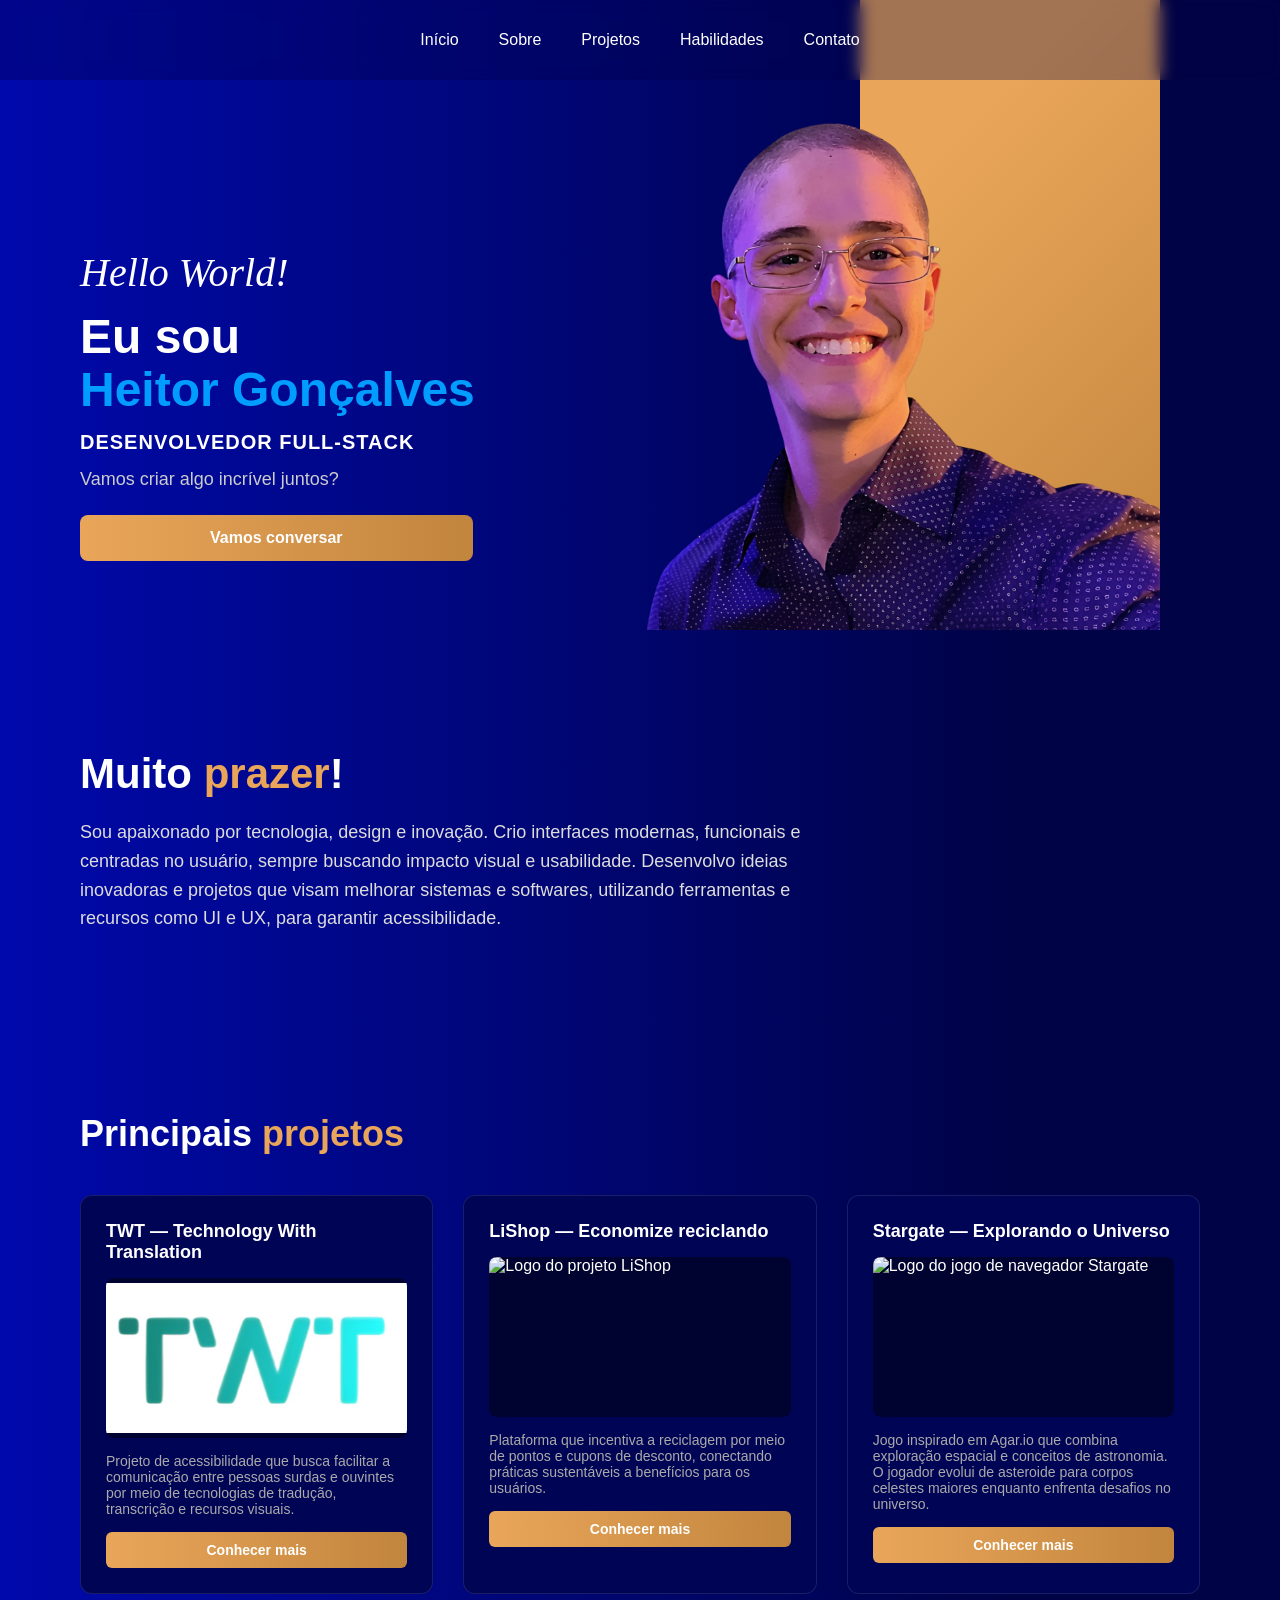
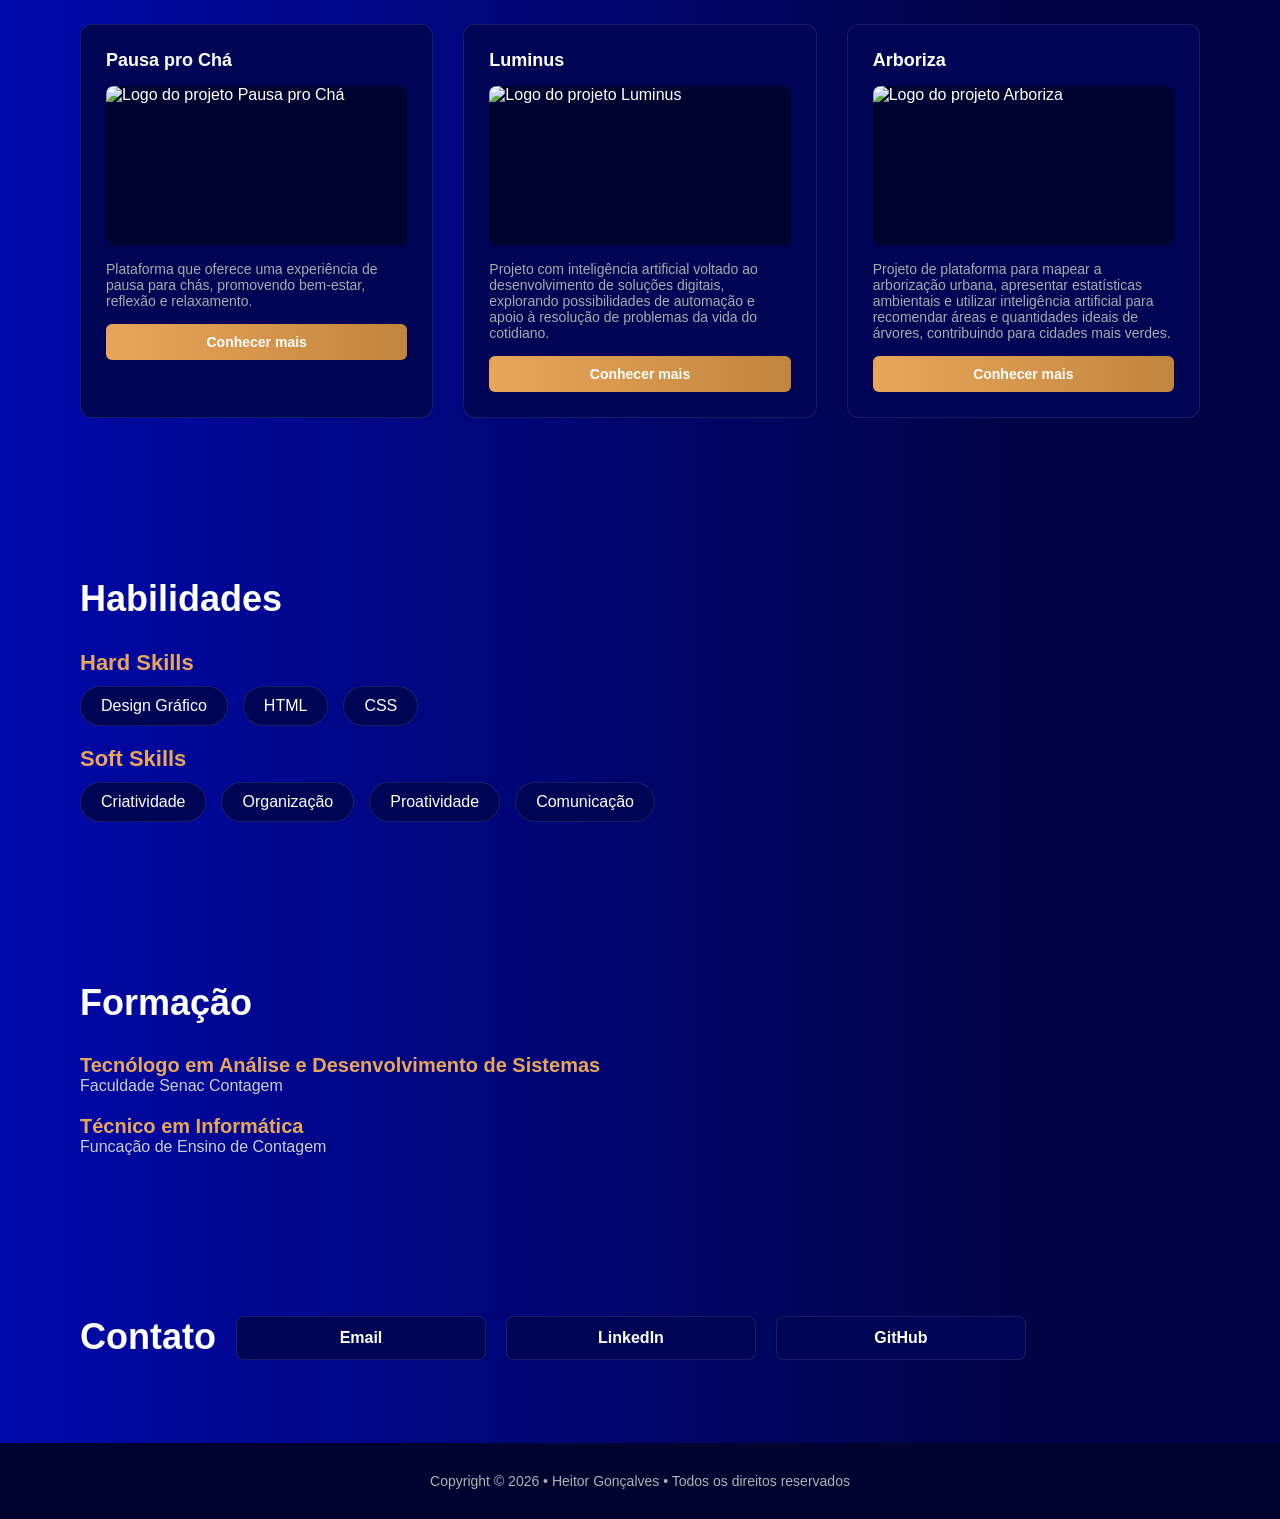
==== commit 0805ec9d: "retirar habilidade "python"" ====
--- a/index.html
+++ b/index.html
@@ -56,49 +56,49 @@
     <h2>Principais <span>projetos</span></h2>
     <div class="projetos">
       <div class="projeto">
-        <h3>TWT - Technology with Translation</h3>
+        <h3>TWT — Technology With Translation</h3>
         <img src="./assets/img/TWT.jpg" alt="Logo do projeto TWT">
-        <p>Plataforma de tradução de voz em língua de sinais</p>
+        <p>Projeto de acessibilidade que busca facilitar a comunicação entre pessoas surdas e ouvintes por meio de tecnologias de tradução, transcrição e recursos visuais.</p>
         <a href="https://github.com/Heitor21-dev" target="_blank">
           <button class="btn-card">Conhecer mais</button>
         </a>
       </div>
       <div class="projeto">
-        <h3>Projeto 2</h3>
-        <img src="./assets/img/ATOMIC VIEW.png" alt="Logo do projeto Atomic View">
-        <p>Descrição do projeto 2</p>
+        <h3>LiShop — Economize reciclando</h3>
+        <img src="./assets/img/LiShop.png" alt="Logo do projeto LiShop">
+        <p>Plataforma que incentiva a reciclagem por meio de pontos e cupons de desconto, conectando práticas sustentáveis a benefícios para os usuários.</p>
         <a href="https://github.com/Heitor21-dev" target="_blank">
           <button class="btn-card">Conhecer mais</button>
         </a>
       </div>
       <div class="projeto">
-        <h3>Receitas da Casa</h3>
-        <img src="./assets/img/" alt="Logo do projeto Receitas da Casa">
-        <p>Descrição do projeto 3</p>
+        <h3>Stargate — Explorando o Universo</h3>
+        <img src="./assets/img/Stargate.png" alt="Logo do jogo de navegador Stargate">
+        <p>Jogo inspirado em Agar.io que combina exploração espacial e conceitos de astronomia. O jogador evolui de asteroide para corpos celestes maiores enquanto enfrenta desafios no universo.</p>
         <a href="https://github.com/Heitor21-dev" target="_blank">
           <button class="btn-card">Conhecer mais</button>
         </a>
       </div>
       <div class="projeto">
-        <h3>Projeto 4</h3>
-        <img src="./assets/img/" alt="Imagem do Projeto 4">
-        <p>Descrição do projeto 4</p>
+        <h3>Pausa pro Chá</h3>
+        <img src="./assets/img/PausaProCha.png" alt="Logo do projeto Pausa pro Chá">
+        <p>Plataforma que oferece uma experiência de pausa para chás, promovendo bem-estar, reflexão e relaxamento.</p>
         <a href="https://github.com/Heitor21-dev" target="_blank">
           <button class="btn-card">Conhecer mais</button>
         </a>
       </div>
       <div class="projeto">
-        <h3>Projeto 5</h3>
-        <img src="./assets/img/" alt="Imagem do Projeto 5">
-        <p>Descrição do projeto 5</p>
+        <h3>Luminus</h3>
+        <img src="./assets/img/Luminus.png" alt="Logo do projeto Luminus">
+        <p>Projeto com inteligência artificial voltado ao desenvolvimento de soluções digitais, explorando possibilidades de automação e apoio à resolução de problemas da vida do cotidiano.</p>
         <a href="https://github.com/Heitor21-dev" target="_blank">
           <button class="btn-card">Conhecer mais</button>
         </a>
       </div>
       <div class="projeto">
-        <h3>Projeto 6</h3>
-        <img src="./assets/img/" alt="Imagem do Projeto 6">
-        <p>Descrição do projeto 6</p>
+        <h3>Arboriza</h3>
+        <img src="./assets/img/Arboriza.png" alt="Logo do projeto Arboriza">
+        <p>Projeto de plataforma para mapear a arborização urbana, apresentar estatísticas ambientais e utilizar inteligência artificial para recomendar áreas e quantidades ideais de árvores, contribuindo para cidades mais verdes.</p>
         <a href="https://github.com/Heitor21-dev" target="_blank">
           <button class="btn-card">Conhecer mais</button>
         </a>
@@ -114,7 +114,6 @@
       <li>Design Gráfico</li>
       <li>HTML</li>
       <li>CSS</li>
-      <li>Python</li>
     </ul>
     <h3>Soft Skills</h3>
     <ul>
--- a/assets/css/style.css
+++ b/assets/css/style.css
@@ -234,7 +234,9 @@
     color: #dddddd;
 }
 
-
+span{
+    color: #E9A65A;
+}
 
 /* SEÇÃO PROJETOS */
 .projetos {
@@ -395,10 +397,6 @@
     transform: translateY(-3px);
 }
 
-span{
-    color: #E9A65A;
-}
-
 /* RODAPÉ */
 .footer {
     text-align: center;
